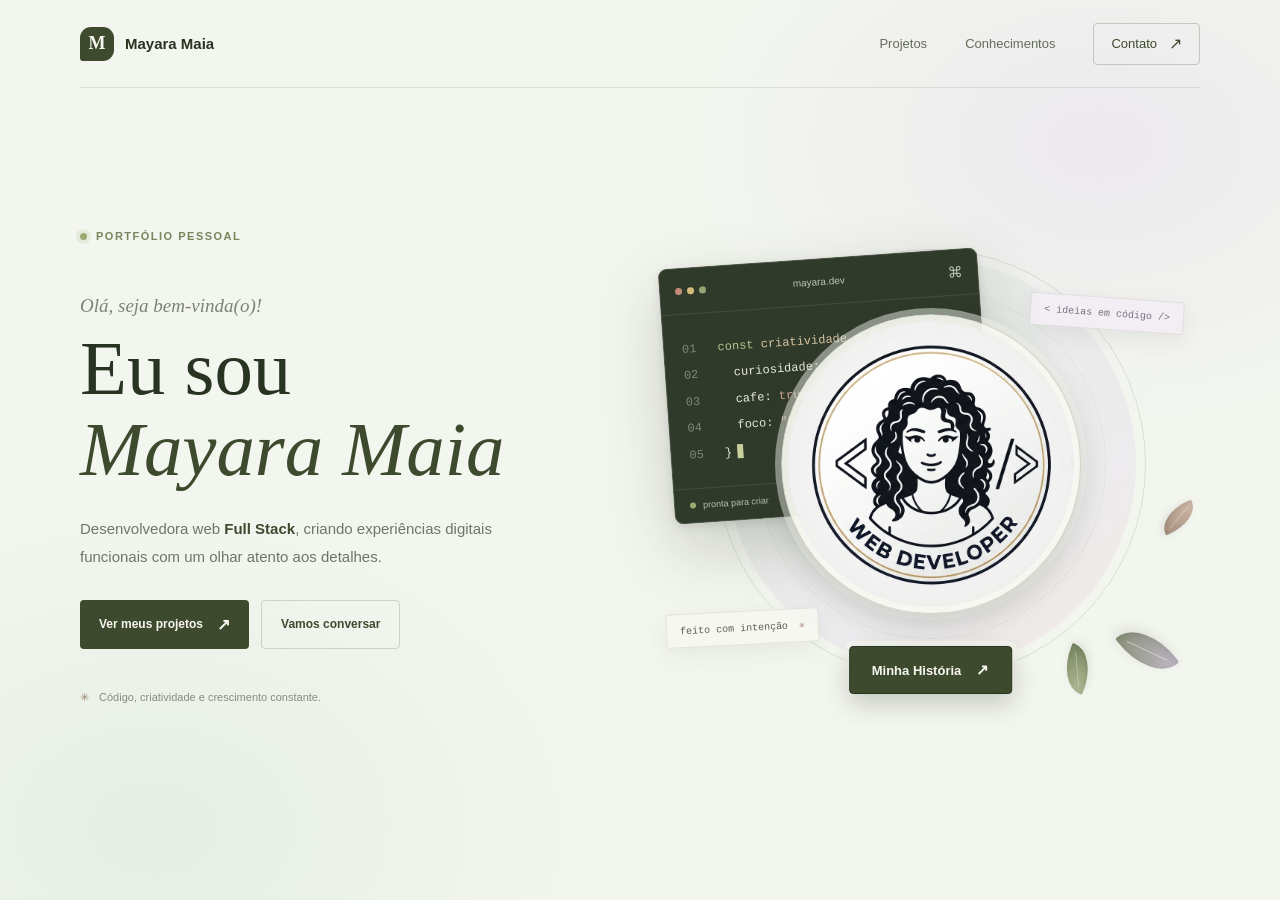
==== index.html @ 073e0d2b "primeiro esboço do home" ====
<!DOCTYPE html>
<html lang="pt-BR">
<head>
    <meta charset="UTF-8">
    <meta name="viewport" content="width=device-width, initial-scale=1.0">
    <title>Portfólio Pessoal</title>
    <link rel="stylesheet" href="index.css">
</head>
<body>

  <nav class="menu-navegacao" aria-label="Navegação principal">
    <a class="marca" href="index.html"><span class="marca-simbolo">M</span> Mayara Maia</a>
    <div class="links-navegacao">
      <a href="projetos.html">Projetos</a>
      <a href="conhecimento.html">Conhecimentos</a>
      <a class="link-contato" href="contato.html">Contato <span aria-hidden="true">↗</span></a>
    </div>
  </nav>

  <main>
    <section class="apresentacao" aria-labelledby="titulo-principal">
      <div class="texto-apresentacao">
        <p class="sobretitulo"><span class="ponto-status"></span> Portfólio pessoal</p>
        <p class="saudacao">Olá, seja bem-vinda(o)!</p>
        <h1 id="titulo-principal">Eu sou<br><span>Mayara Maia</span></h1>
        <p class="descricao">Desenvolvedora web <strong>Full Stack</strong>, criando experiências digitais funcionais com um olhar atento aos detalhes.</p>
        <div class="acoes">
          <a class="botao-principal" href="projetos.html">Ver meus projetos <span aria-hidden="true">↗</span></a>
          <a class="botao-secundario" href="contato.html">Vamos conversar</a>
        </div>
        <p class="nota-disponibilidade"><span aria-hidden="true">✳</span> Código, criatividade e crescimento constante.</p>
      </div>

      <div class="cena-visual" aria-label="Ilustração de uma janela de código cercada por folhas">
        <div class="orbita orbita-externa"></div>
        <div class="orbita orbita-interna"></div>
        <div class="folhagem" aria-hidden="true">
          <span class="folha folha-um"></span>
          <span class="folha folha-dois"></span>
          <span class="folha folha-tres"></span>
          <span class="folha folha-quatro"></span>
          <span class="folha folha-cinco"></span>
        </div>
        <div class="selo-logo">
          <img src="assets/logo mayara.jpg" alt="Logo ilustrada de Mayara como desenvolvedora web">
        </div>
        <a class="botao-historia" href="sobremim.html">Minha História <span aria-hidden="true">↗</span></a>
        <div class="janela-codigo">
          <div class="barra-janela">
            <div class="controles-janela" aria-hidden="true"><i></i><i></i><i></i></div>
            <span>mayara.dev</span>
            <span class="janela-icone" aria-hidden="true">⌘</span>
          </div>
          <div class="codigo">
            <p><span class="numero-linha">01</span> <span class="codigo-suave">const</span> <span class="codigo-nome">criatividade</span> = {</p>
            <p><span class="numero-linha">02</span> &nbsp; curiosidade: <span class="codigo-valor">"sempre"</span>,</p>
            <p><span class="numero-linha">03</span> &nbsp; cafe: <span class="codigo-valor">true</span>,</p>
            <p><span class="numero-linha">04</span> &nbsp; foco: <span class="codigo-valor">"boas ideias"</span></p>
            <p><span class="numero-linha">05</span> }<span class="cursor-codigo"></span></p>
          </div>
          <div class="rodape-janela"><span><i></i> pronta para criar</span><span>BR · 2026</span></div>
        </div>
        <span class="etiqueta-visual etiqueta-topo">&lt; ideias em código /&gt;</span>
        <span class="etiqueta-visual etiqueta-base">feito com intenção <span aria-hidden="true">✳</span></span>
      </div>
    </section>
  </main>
</body>
</html>
---- index.css ----
:root {
	color-scheme: light;
	--oliva: #3e4a2d;
	--oliva-escuro: #283322;
	--oliva-claro: #78845c;
	--menta: #e4eee2;
	--menta-claro: #f3f6ef;
	--lilas: #e9e3ed;
	--rosa: #f0dfd5;
	--texto: #30362c;
	--muted: #788071;
}

* {
	box-sizing: border-box;
}

html {
	min-width: 320px;
	background: var(--menta-claro);
}

body {
	min-height: 100vh;
	margin: 0;
	color: var(--texto);
	font-family: "Trebuchet MS", "Segoe UI", sans-serif;
	background:
		radial-gradient(ellipse at 86% 16%, rgba(233, 227, 237, 0.68), transparent 25rem),
		radial-gradient(ellipse at 12% 92%, rgba(228, 238, 226, 0.9), transparent 28rem),
		var(--menta-claro);
}

a {
	color: inherit;
	text-decoration: none;
}

a:focus-visible {
	outline: 3px solid #a6b27f;
	outline-offset: 5px;
}

.menu-navegacao {
	width: min(1120px, calc(100% - 64px));
	min-height: 88px;
	margin: 0 auto;
	display: flex;
	align-items: center;
	justify-content: space-between;
	border-bottom: 1px solid rgba(62, 74, 45, 0.12);
}

.marca,
.links-navegacao,
.links-navegacao a {
	display: flex;
	align-items: center;
}

.marca {
	gap: 11px;
	color: var(--oliva-escuro);
	font-size: 15px;
	font-weight: 700;
}

.marca-simbolo {
	width: 34px;
	aspect-ratio: 1;
	display: grid;
	place-items: center;
	border-radius: 11px 11px 11px 3px;
	color: #f7f7ef;
	background: var(--oliva);
	font-family: Georgia, serif;
	font-size: 18px;
}

.links-navegacao {
	gap: 38px;
	color: #656d5c;
	font-size: 13px;
}

.links-navegacao a {
	min-height: 42px;
	transition: color 180ms ease;
}

.links-navegacao a:hover {
	color: var(--oliva-escuro);
}

.links-navegacao .link-contato {
	gap: 12px;
	padding: 0 17px;
	border: 1px solid rgba(62, 74, 45, 0.24);
	border-radius: 4px;
	color: var(--oliva);
}

.link-contato span {
	font-size: 16px;
}

.apresentacao {
	width: min(1120px, calc(100% - 64px));
	min-height: min(760px, calc(100vh - 89px));
	margin: 0 auto;
	padding: 68px 0 76px;
	display: grid;
	grid-template-columns: 1fr 1fr;
	align-items: center;
	gap: 42px;
}

.texto-apresentacao {
	position: relative;
	z-index: 1;
	padding: 14px 0 8px;
	animation: surgir 700ms both;
}

.sobretitulo {
	display: flex;
	align-items: center;
	gap: 9px;
	margin: 0 0 53px;
	color: var(--oliva-claro);
	font-size: 11px;
	font-weight: 700;
	letter-spacing: 1.5px;
	text-transform: uppercase;
}

.ponto-status,
.rodape-janela i {
	width: 7px;
	aspect-ratio: 1;
	border-radius: 50%;
	background: #9baa70;
	box-shadow: 0 0 0 4px rgba(155, 170, 112, 0.15);
}

.saudacao {
	margin: 0 0 12px;
	color: #7d8275;
	font-family: Georgia, "Times New Roman", serif;
	font-size: 19px;
	font-style: italic;
}

h1 {
	margin: 0;
	color: var(--oliva-escuro);
	font-family: Georgia, "Times New Roman", serif;
	font-size: clamp(52px, 6vw, 78px);
	font-weight: 400;
	line-height: 1.05;
}

h1 span {
	color: var(--oliva);
	font-style: italic;
}

.descricao {
	max-width: 430px;
	margin: 25px 0 29px;
	color: #6f756a;
	font-size: 15px;
	line-height: 1.85;
}

.descricao strong {
	color: var(--oliva);
	font-weight: 700;
}

.acoes {
	display: flex;
	align-items: center;
	flex-wrap: wrap;
	gap: 12px;
}

.botao-principal,
.botao-secundario {
	min-height: 49px;
	display: inline-flex;
	align-items: center;
	justify-content: center;
	gap: 14px;
	padding: 0 19px;
	border-radius: 4px;
	font-size: 12px;
	font-weight: 700;
	transition: transform 180ms ease, background 180ms ease;
}

.botao-principal {
	color: #f7f7ef;
	background: var(--oliva);
}

.botao-principal:hover {
	transform: translateY(-2px);
	background: var(--oliva-escuro);
}

.botao-principal span {
	font-size: 16px;
}

.botao-secundario {
	border: 1px solid rgba(62, 74, 45, 0.2);
	color: var(--oliva);
}

.botao-secundario:hover {
	transform: translateY(-2px);
	background: rgba(228, 238, 226, 0.7);
}

.nota-disponibilidade {
	margin: 42px 0 0;
	color: #868c7f;
	font-size: 11px;
}

.nota-disponibilidade span {
	margin-right: 7px;
	color: #9a806d;
}

.cena-visual {
	position: relative;
	min-height: 490px;
	display: grid;
	place-items: center;
	isolation: isolate;
	animation: surgir 850ms 100ms both;
}

.cena-visual::before {
	position: absolute;
	z-index: -2;
	width: min(410px, 90%);
	aspect-ratio: 1;
	border-radius: 50%;
	background: linear-gradient(145deg, rgba(228, 238, 226, 0.95), rgba(233, 227, 237, 0.58) 70%, rgba(240, 223, 213, 0.5));
	content: "";
}

.cena-visual::after {
	position: absolute;
	z-index: -3;
	inset: 9% 1%;
	background-image: linear-gradient(rgba(62, 74, 45, 0.045) 1px, transparent 1px), linear-gradient(90deg, rgba(62, 74, 45, 0.045) 1px, transparent 1px);
	background-size: 28px 28px;
	mask-image: radial-gradient(ellipse, black, transparent 72%);
	content: "";
}

.orbita {
	position: absolute;
	z-index: -1;
	border: 1px solid rgba(91, 107, 69, 0.16);
	border-radius: 50%;
}

.orbita-externa {
	width: 430px;
	aspect-ratio: 1;
}

.orbita-interna {
	width: 350px;
	aspect-ratio: 1;
	border-style: dashed;
	opacity: 0.6;
}

.janela-codigo {
	position: absolute;
	top: 8%;
	left: 1%;
	z-index: 2;
	width: min(320px, 78%);
	overflow: hidden;
	border: 1px solid rgba(239, 241, 225, 0.2);
	border-radius: 9px;
	color: #e7e9dc;
	background: #303a2b;
	box-shadow: 0 25px 65px rgba(48, 58, 43, 0.22), 0 3px 8px rgba(48, 58, 43, 0.12);
	transform: rotate(-4deg);
}

.barra-janela {
	height: 46px;
	display: grid;
	grid-template-columns: 1fr 1fr 1fr;
	align-items: center;
	padding: 0 15px;
	border-bottom: 1px solid rgba(239, 241, 225, 0.1);
	color: #bdc3b0;
	font-family: "Trebuchet MS", sans-serif;
	font-size: 10px;
}

.barra-janela > span:nth-child(2) {
	text-align: center;
}

.controles-janela {
	display: flex;
	gap: 5px;
}

.controles-janela i {
	width: 7px;
	aspect-ratio: 1;
	border-radius: 50%;
	background: #c28c76;
}

.controles-janela i:nth-child(2) {
	background: #d3bb7e;
}

.controles-janela i:nth-child(3) {
	background: #94a779;
}

.janela-icone {
	text-align: right;
	font-size: 15px;
}

.codigo {
	padding: 22px 18px 20px;
	font-family: Consolas, "Courier New", monospace;
	font-size: 12px;
	line-height: 2.2;
}

.codigo p {
	margin: 0;
	white-space: nowrap;
}

.numero-linha {
	margin-right: 14px;
	color: #7f8975;
}

.codigo-suave {
	color: #b7c58c;
}

.codigo-nome {
	color: #d9c6a5;
}

.codigo-valor {
	color: #d4a998;
}

.cursor-codigo {
	width: 6px;
	height: 14px;
	display: inline-block;
	margin-left: 5px;
	vertical-align: middle;
	background: #c8d19b;
	animation: piscar 1.2s steps(2, start) infinite;
}

.rodape-janela {
	min-height: 34px;
	display: flex;
	align-items: center;
	justify-content: space-between;
	padding: 0 15px;
	border-top: 1px solid rgba(239, 241, 225, 0.1);
	color: #b8c0ab;
	font-size: 9px;
}

.rodape-janela span:first-child {
	display: flex;
	align-items: center;
	gap: 7px;
}

.rodape-janela i {
	width: 6px;
	box-shadow: none;
}

.etiqueta-visual {
	position: absolute;
	z-index: 2;
	padding: 10px 13px;
	border: 1px solid rgba(62, 74, 45, 0.1);
	border-radius: 3px;
	color: #58624b;
	background: rgba(247, 248, 241, 0.9);
	box-shadow: 0 7px 22px rgba(48, 58, 43, 0.07);
	font-family: Consolas, "Courier New", monospace;
	font-size: 10px;
}

.etiqueta-topo {
	top: 16%;
	right: 3%;
	color: #7c6d81;
	background: rgba(242, 238, 244, 0.92);
	transform: rotate(4deg);
}

.etiqueta-base {
	bottom: 13%;
	left: 1%;
	transform: rotate(-3deg);
}

.etiqueta-base span {
	margin-left: 5px;
	color: #9a806d;
}

.folhagem {
	position: absolute;
	z-index: 2;
	inset: 0;
	pointer-events: none;
}

.folha {
	position: absolute;
	width: 48px;
	height: 77px;
	border-radius: 4% 92% 4% 92%;
	background: linear-gradient(135deg, #a9b58b, #65784e);
	box-shadow: inset 4px -3px 9px rgba(38, 51, 30, 0.15), 0 7px 15px rgba(62, 74, 45, 0.12);
	transform-origin: 50% 90%;
}

.folha::after {
	position: absolute;
	top: 12%;
	left: 49%;
	width: 1px;
	height: 77%;
	background: rgba(244, 246, 232, 0.58);
	content: "";
	transform: rotate(-27deg);
}

.folha-um {
	top: 15%;
	left: 9%;
	transform: rotate(-42deg) scale(0.78);
}

.folha-dois {
	top: 20%;
	left: 17%;
	background: linear-gradient(135deg, #bdc5a5, #83936a);
	transform: rotate(22deg) scale(0.62);
}

.folha-tres {
	right: 8%;
	bottom: 14%;
	background: linear-gradient(135deg, #c2b9c9, #899078);
	transform: rotate(142deg) scale(0.75);
}

.folha-quatro {
	right: 17%;
	bottom: 10%;
	background: linear-gradient(135deg, #b6c09a, #75845d);
	transform: rotate(202deg) scale(0.58);
}

.folha-cinco {
	top: 48%;
	right: 2%;
	background: linear-gradient(135deg, #d2bcae, #a78f7d);
	transform: rotate(67deg) scale(0.48);
}

.selo-logo {
	position: absolute;
	top: 50%;
	left: 50%;
	z-index: 4;
	width: clamp(220px, 29vw, 300px);
	aspect-ratio: 1;
	padding: 6px;
	border: 1px solid rgba(120, 132, 92, 0.3);
	border-radius: 50%;
	background: rgba(247, 248, 241, 0.94);
	box-shadow: 0 12px 30px rgba(48, 58, 43, 0.2), 0 0 0 6px rgba(247, 248, 241, 0.48);
	transform: translate(-50%, -50%);
	animation: flutuar 5s ease-in-out infinite;
}

.selo-logo img {
	width: 100%;
	height: 100%;
	display: block;
	border-radius: 50%;
	object-fit: cover;
	object-position: center;
}

.botao-historia {
	position: absolute;
	bottom: 3%;
	left: 50%;
	z-index: 5;
	min-height: 48px;
	display: inline-flex;
	align-items: center;
	justify-content: center;
	gap: 15px;
	padding: 0 22px;
	border: 1px solid var(--oliva-escuro);
	border-radius: 4px;
	color: #f7f7ef;
	background: var(--oliva);
	box-shadow: 0 9px 24px rgba(40, 51, 34, 0.24), 0 0 0 5px rgba(247, 248, 241, 0.72);
	font-size: 13px;
	font-weight: 700;
	transform: translateX(-50%);
	transition: color 180ms ease, background 180ms ease, transform 180ms ease;
}

.botao-historia:hover {
	color: #f7f7ef;
	background: var(--oliva-escuro);
	transform: translate(-50%, -3px);
}

.botao-historia span {
	font-size: 15px;
}

@keyframes surgir {
	from {
		opacity: 0;
		transform: translateY(14px);
	}
	to {
		opacity: 1;
		transform: translateY(0);
	}
}

@keyframes flutuar {
	0%,
	100% {
		transform: translate(-50%, -50%) translateY(0) rotate(-5deg);
	}
	50% {
		transform: translate(-50%, -50%) translateY(-8px) rotate(2deg);
	}
}

@keyframes piscar {
	to {
		visibility: hidden;
	}
}

@media (max-width: 760px) {
	.menu-navegacao,
	.apresentacao {
		width: min(100% - 40px, 560px);
	}

	.menu-navegacao {
		min-height: 74px;
	}

	.links-navegacao {
		gap: 17px;
		font-size: 12px;
	}

	.links-navegacao a:nth-child(2) {
		display: none;
	}

	.links-navegacao .link-contato {
		min-height: 38px;
		padding: 0 12px;
	}

	.apresentacao {
		min-height: auto;
		padding: 64px 0 40px;
		grid-template-columns: 1fr;
		gap: 22px;
	}

	.sobretitulo {
		margin-bottom: 37px;
	}

	h1 {
		font-size: clamp(56px, 13vw, 76px);
	}

	.descricao {
		max-width: 470px;
	}

	.nota-disponibilidade {
		margin-top: 28px;
	}

	.cena-visual {
		min-height: 410px;
	}

	.janela-codigo {
		width: min(300px, 72%);
	}

	.orbita-externa {
		width: min(390px, 94%);
	}

	.orbita-interna {
		width: min(320px, 78%);
	}
}

@media (max-width: 420px) {
	.menu-navegacao,
	.apresentacao {
		width: calc(100% - 32px);
	}

	.marca {
		gap: 8px;
		font-size: 13px;
	}

	.links-navegacao {
		gap: 0;
	}

	.apresentacao {
		padding-top: 48px;
	}

	.acoes {
		align-items: stretch;
	}

	.botao-principal,
	.botao-secundario {
		padding: 0 13px;
		font-size: 11px;
	}

	.cena-visual {
		min-height: 350px;
	}

	.janela-codigo {
		top: 2%;
		width: min(270px, 90%);
	}

	.selo-logo {
		width: clamp(190px, 68vw, 240px);
	}

	.codigo {
		padding-right: 12px;
		padding-left: 12px;
		font-size: 10px;
	}

	.numero-linha {
		margin-right: 8px;
	}

	.etiqueta-visual {
		font-size: 8px;
	}
}

@media (prefers-reduced-motion: reduce) {
	*,
	*::before,
	*::after {
		scroll-behavior: auto !important;
		animation-duration: 0.01ms !important;
		animation-iteration-count: 1 !important;
		transition-duration: 0.01ms !important;
	}
}
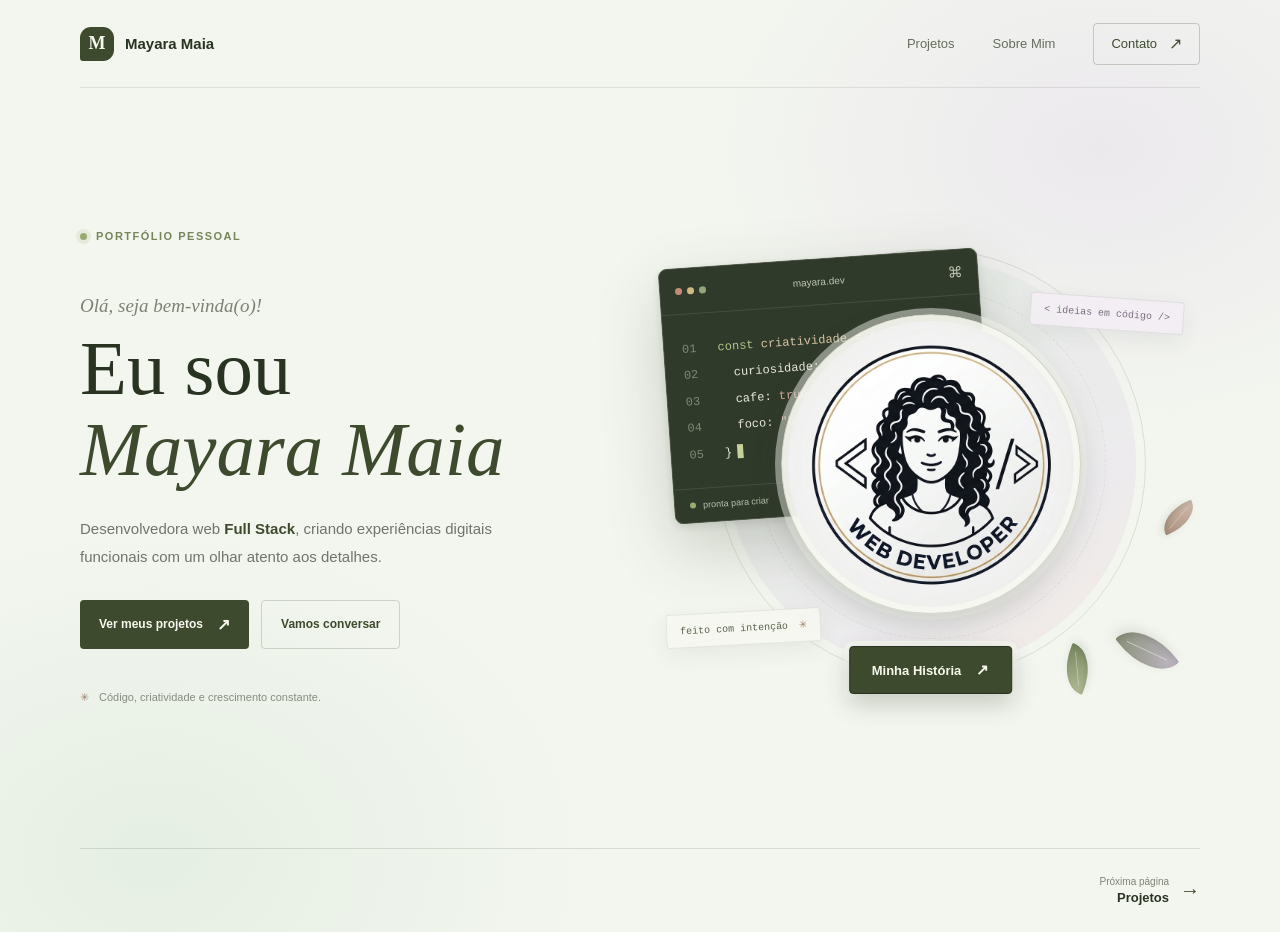
==== commit daf18242: "primeira versão completa" ====
--- a/index.html
+++ b/index.html
@@ -5,6 +5,7 @@
     <meta name="viewport" content="width=device-width, initial-scale=1.0">
     <title>Portfólio Pessoal</title>
     <link rel="stylesheet" href="index.css">
+    <link rel="stylesheet" href="navegacao-paginas.css">
 </head>
 <body>
 
@@ -12,7 +13,7 @@
     <a class="marca" href="index.html"><span class="marca-simbolo">M</span> Mayara Maia</a>
     <div class="links-navegacao">
       <a href="projetos.html">Projetos</a>
-      <a href="conhecimento.html">Conhecimentos</a>
+      <a href="conhecimento.html">Sobre Mim</a>
       <a class="link-contato" href="contato.html">Contato <span aria-hidden="true">↗</span></a>
     </div>
   </nav>
@@ -44,7 +45,7 @@
         <div class="selo-logo">
           <img src="assets/logo mayara.jpg" alt="Logo ilustrada de Mayara como desenvolvedora web">
         </div>
-        <a class="botao-historia" href="sobremim.html">Minha História <span aria-hidden="true">↗</span></a>
+        <a class="botao-historia" href="conhecimento.html">Minha História <span aria-hidden="true">↗</span></a>
         <div class="janela-codigo">
           <div class="barra-janela">
             <div class="controles-janela" aria-hidden="true"><i></i><i></i><i></i></div>
@@ -64,6 +65,14 @@
         <span class="etiqueta-visual etiqueta-base">feito com intenção <span aria-hidden="true">✳</span></span>
       </div>
     </section>
+    <footer class="rodape-paginas">
+      <nav class="navegacao-paginas" aria-label="Navegação entre páginas">
+        <a class="link-pagina pagina-proxima" href="projetos.html">
+          <span class="pagina-detalhe"><span class="pagina-direcao">Próxima página</span><strong class="pagina-nome">Projetos</strong></span>
+          <span class="pagina-seta" aria-hidden="true">→</span>
+        </a>
+      </nav>
+    </footer>
   </main>
 </body>
 </html>
--- a/index.css
+++ b/index.css
@@ -16,7 +16,7 @@
 }
 
 html {
-	min-width: 320px;
+	min-width: 0;
 	background: var(--menta-claro);
 }
 
@@ -577,6 +577,12 @@
 	}
 }
 
+@media (max-width: 900px) {
+	.apresentacao {
+		grid-template-columns: minmax(0, 1fr);
+	}
+}
+
 @media (max-width: 760px) {
 	.menu-navegacao,
 	.apresentacao {
@@ -590,10 +596,6 @@
 	.links-navegacao {
 		gap: 17px;
 		font-size: 12px;
-	}
-
-	.links-navegacao a:nth-child(2) {
-		display: none;
 	}
 
 	.links-navegacao .link-contato {
@@ -653,7 +655,24 @@
 	}
 
 	.links-navegacao {
-		gap: 0;
+		width: 100%;
+		justify-content: space-between;
+		gap: 8px;
+		font-size: 11px;
+	}
+
+	.menu-navegacao {
+		min-height: auto;
+		align-items: flex-start;
+		flex-direction: column;
+		justify-content: flex-start;
+		gap: 6px;
+		padding: 12px 0;
+	}
+
+	.links-navegacao .link-contato {
+		min-height: 36px;
+		padding: 0 10px;
 	}
 
 	.apresentacao {
--- a/navegacao-paginas.css
+++ b/navegacao-paginas.css
@@ -0,0 +1,88 @@
+.rodape-paginas {
+	width: min(1120px, calc(100% - 64px));
+	margin: 0 auto;
+}
+
+.navegacao-paginas {
+	min-height: 84px;
+	display: flex;
+	align-items: center;
+	justify-content: space-between;
+	gap: 16px;
+	border-top: 1px solid rgba(62, 74, 45, 0.16);
+}
+
+.link-pagina {
+	min-width: 0;
+	min-height: 60px;
+	display: inline-flex;
+	align-items: center;
+	gap: 11px;
+	color: var(--oliva);
+	transition: color 180ms ease, transform 180ms ease;
+}
+
+.link-pagina:hover {
+	color: var(--oliva-escuro);
+	transform: translateY(-2px);
+}
+
+.pagina-detalhe {
+	min-width: 0;
+	display: grid;
+	gap: 3px;
+}
+
+.pagina-direcao {
+	color: #7d8275;
+	font-size: 10px;
+}
+
+.pagina-nome {
+	color: var(--oliva-escuro);
+	font-size: 13px;
+}
+
+.pagina-seta {
+	font-size: 20px;
+}
+
+.pagina-proxima {
+	margin-left: auto;
+	text-align: right;
+}
+
+@media (max-width: 900px) {
+	.rodape-paginas {
+		width: min(100% - 48px, 720px);
+	}
+}
+
+@media (max-width: 680px) {
+	.rodape-paginas {
+		width: calc(100% - 40px);
+	}
+
+	.navegacao-paginas {
+		min-height: 74px;
+		gap: 8px;
+	}
+
+	.link-pagina {
+		gap: 7px;
+	}
+}
+
+@media (max-width: 420px) {
+	.rodape-paginas {
+		width: calc(100% - 32px);
+	}
+
+	.pagina-direcao {
+		font-size: 9px;
+	}
+
+	.pagina-nome {
+		font-size: 12px;
+	}
+}
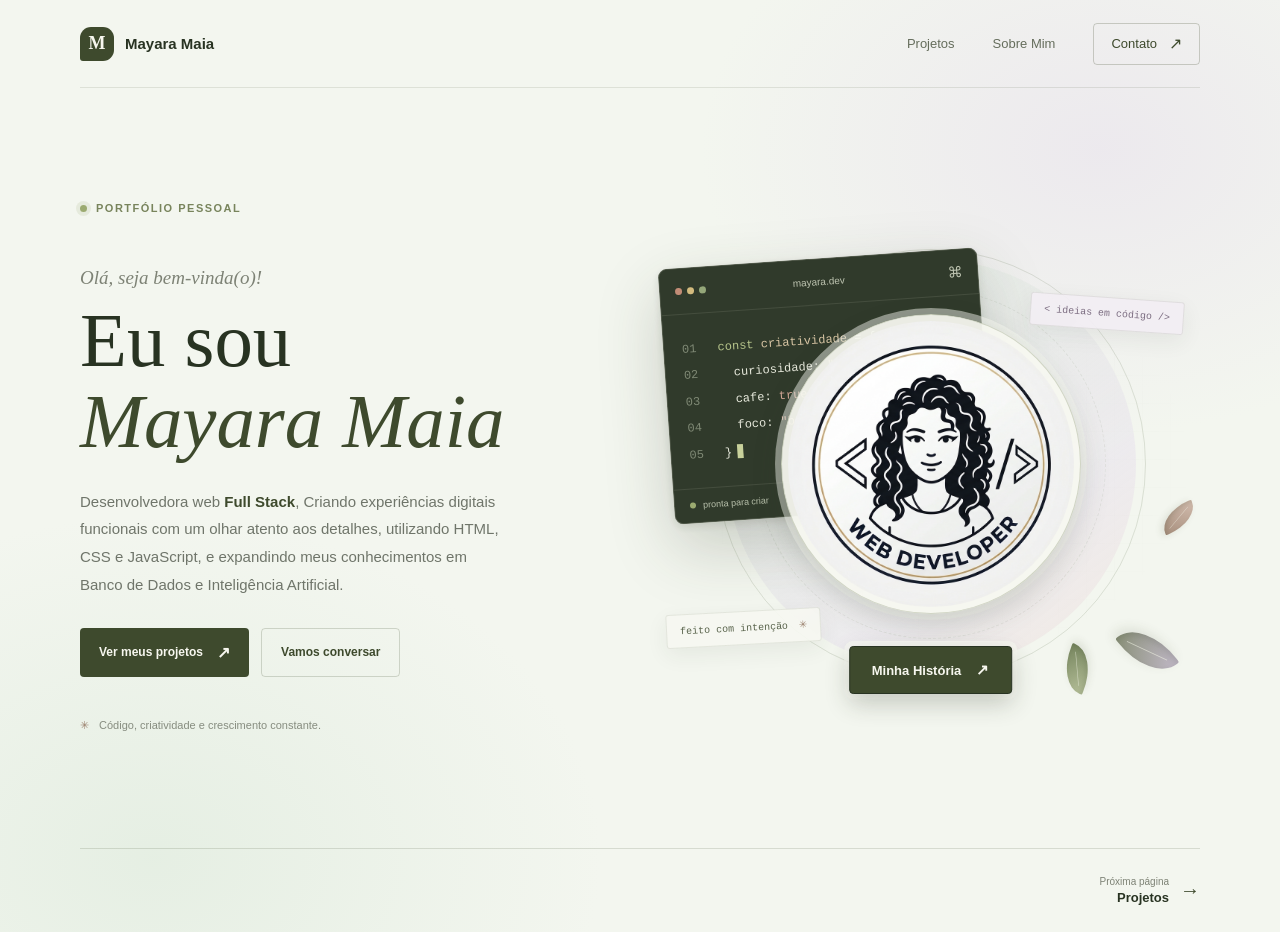
==== commit 7089cfda: "versão 2" ====
--- a/index.html
+++ b/index.html
@@ -24,7 +24,7 @@
         <p class="sobretitulo"><span class="ponto-status"></span> Portfólio pessoal</p>
         <p class="saudacao">Olá, seja bem-vinda(o)!</p>
         <h1 id="titulo-principal">Eu sou<br><span>Mayara Maia</span></h1>
-        <p class="descricao">Desenvolvedora web <strong>Full Stack</strong>, criando experiências digitais funcionais com um olhar atento aos detalhes.</p>
+        <p class="descricao">Desenvolvedora web <strong>Full Stack</strong>, Criando experiências digitais funcionais com um olhar atento aos detalhes, utilizando HTML, CSS e JavaScript, e expandindo meus conhecimentos em Banco de Dados e Inteligência Artificial.</p>
         <div class="acoes">
           <a class="botao-principal" href="projetos.html">Ver meus projetos <span aria-hidden="true">↗</span></a>
           <a class="botao-secundario" href="contato.html">Vamos conversar</a>
